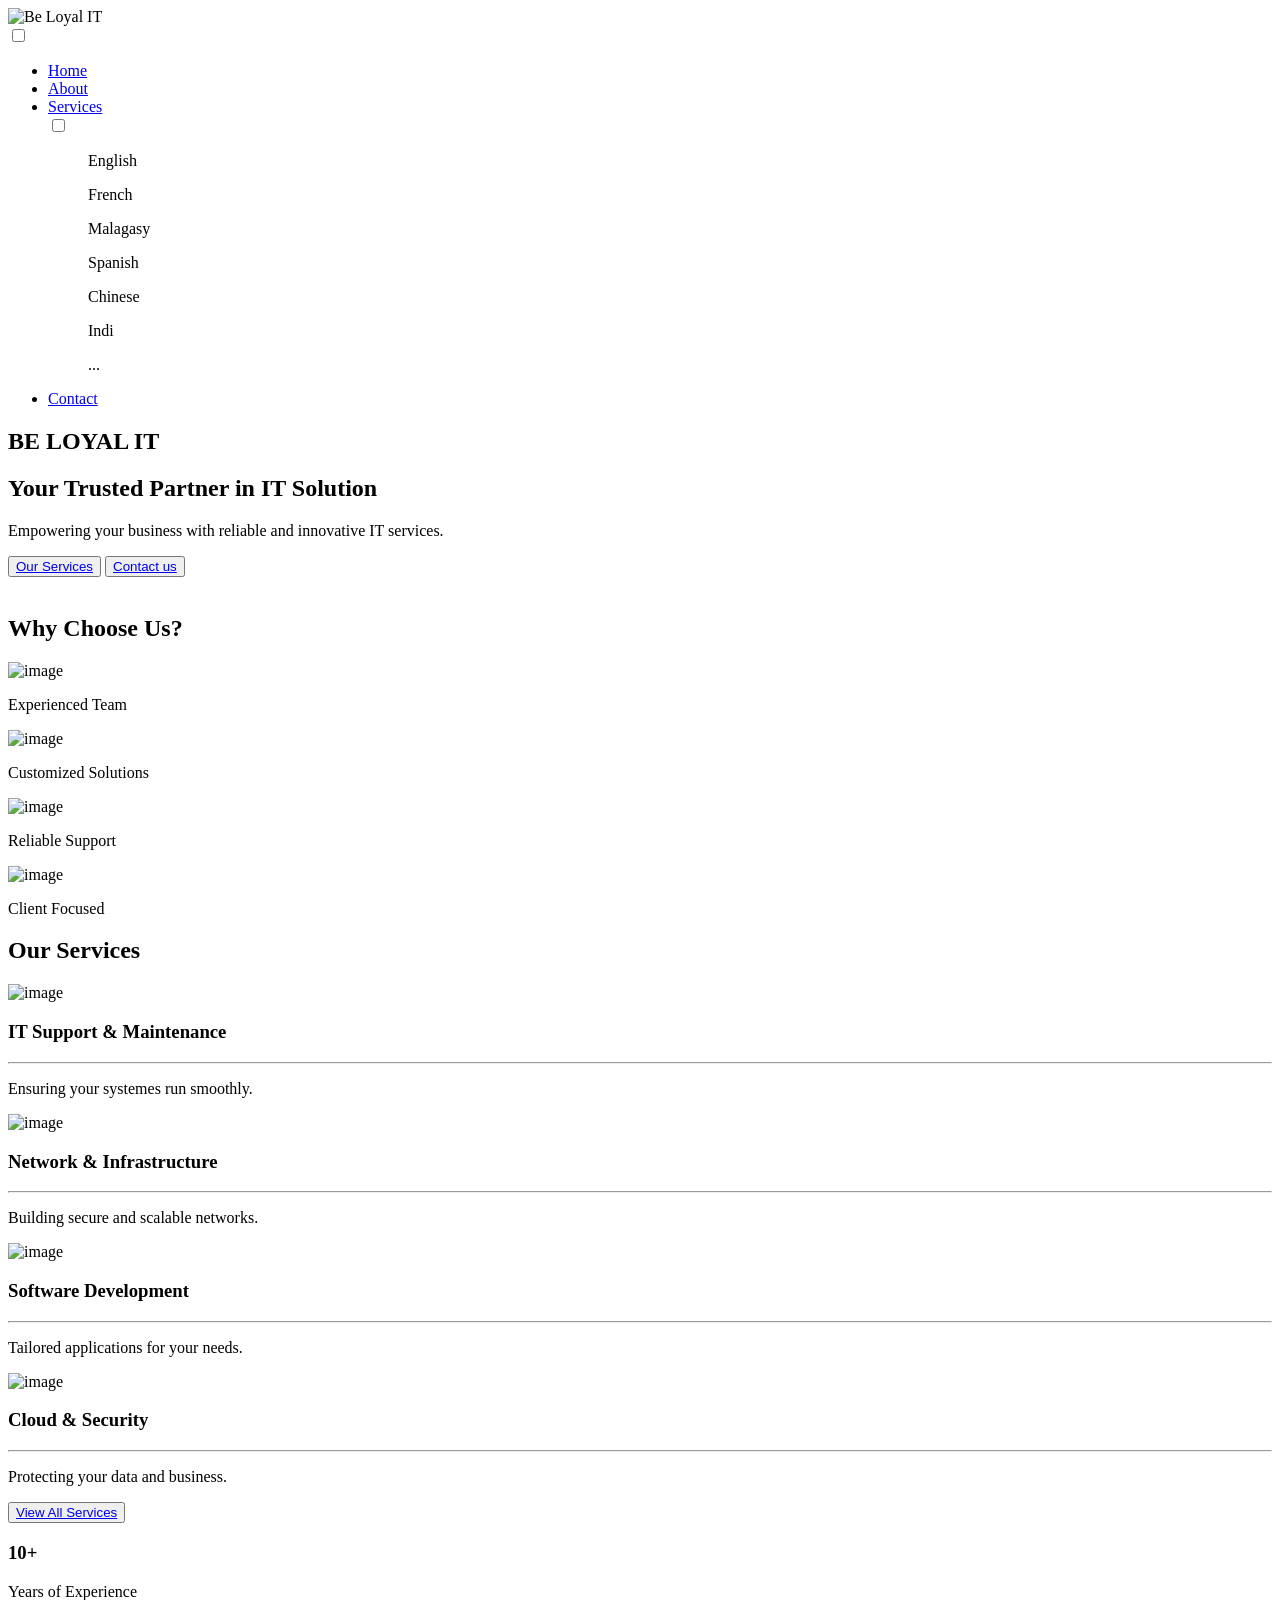
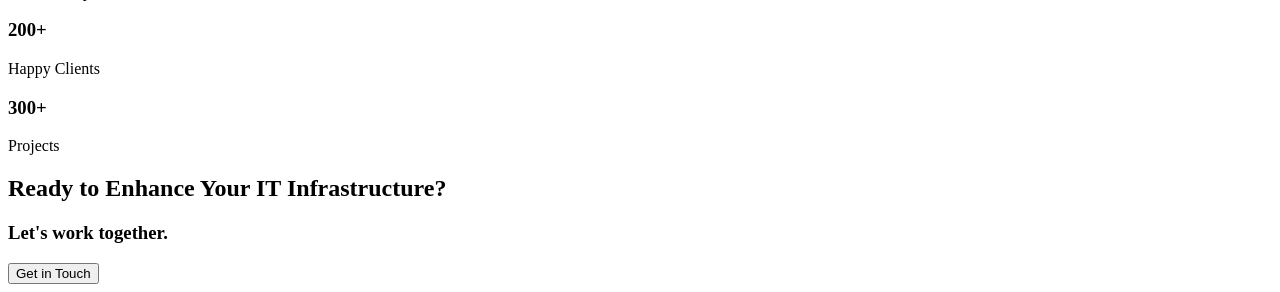
==== index.html @ 97e8d056 "Fixed : Text changed" ====
<!DOCTYPE html>
<html lang="en">

<head>
    <meta charset="UTF-8">
    <meta name="viewport" content="width=device-width, initial-scale=1.0">
    <title>Document</title>
    <link rel="stylesheet" href="assets/css/style-index.css">
</head>

<body>
    <header class="nav-bar">
        <div class="nav-container">
            <div class="logo-img">
                <img src="assets/Images/1459323470.png" alt="Be Loyal IT">
            </div>

            <input type="checkbox" id="toggle">

            <label for="toggle" class="menu-icon">
                <span></span>
                <span></span>
                <span></span>
            </label>

            <nav class="menu-nav">
                <ul class="link">
                    <li><a href="index.html" class="nav-text" id="big">Home</a></li>
                    <li><a href="about.html" class="nav-text">About</a></li>
                    <li><a href="services.html" class="nav-text">Services</a></li>
                    <div class="icon-lg">
                        <input type="checkbox" id="toggle-lg">
                        <label for="toggle-lg">
                            <img src="assets/Images/icon-lang.png" alt="">
                        </label>
                        <ul class="languages">
                            <p>English</p>
                            <p>French</p>
                            <p>Malagasy</p>
                            <p>Spanish</p>
                            <p>Chinese</p>
                            <p>Indi</p>
                            <p>...</p>
                        </ul>
                    </div>
                    <li><a href="contact.html" class="nav-btn">Contact</a></li>
                </ul>
            </nav>

        </div>
    </header>

    <main>
        <section class="sec1">
            <div class="first-part">
                <div class="introduction">
                    <h2>BE LOYAL IT</h2>
                    <h1>Your Trusted Partner in IT Solution</h1>
                        <p>Empowering your business with reliable and innovative IT services.</p>
                        <div class="btn-container">
                            <button><a href="services.html">Our Services</a></button>
                            <button><a href="contact.html">Contact us</a></button>
                        </div>
                </div>
                <div class="hero-img">
                    <img src="assets/Images/homme (2).png" alt="">
                </div>
            </div>
        </section>
        <section>
            <h2 class="tittle">Why Choose Us?</h2>
            <div class="choice">
                <div>
                    <img src="assets/Images/1.png" alt="image">
                    <p>Experienced Team</p>
                </div>
                <div>
                    <img src="assets/Images/2.png" alt="image">
                    <p>Customized Solutions</p>
                </div>
                <div>
                    <img src="assets/Images/3.png" alt="image">
                    <p>Reliable Support</p>
                </div>
                <div>
                    <img src="assets/Images/4.png" alt="image">
                    <p>Client Focused</p>
                </div>
            </div>
        </section>
        <section class="services-container">
            <h2 class="tittle">Our Services</h2>
            <div class="services">
                <div class="services-section">
                    <img src="assets/Images/5.png" alt="image">
                    <h3>IT Support & Maintenance</h3>
                    <hr>
                    <p>Ensuring your systemes run smoothly.</p>
                </div>
                <div class="services-section">
                    <img src="assets/Images/6.png" alt="image">
                    <h3>Network & Infrastructure</h3>
                    <hr>
                    <p>Building secure and scalable networks.</p>
                </div>
                <div class="services-section">
                    <img src="assets/Images/7.png" alt="image">
                    <h3>Software Development</h3>
                    <hr>
                    <p>Tailored applications for your needs.</p>
                </div>
                <div class="services-section">
                    <img src="assets/Images/8.png" alt="image">
                    <h3>Cloud & Security</h3>
                    <hr>
                    <p>Protecting your data and business.</p>
                </div>
            </div>
            <button><a href="services.html" class="service2-btn">View All Services</a></button>
        </section>
        <section class="stats">
            <div>
                <h3>10+</h3>
                <p>Years of Experience</p>
            </div>
            <div>
                <h3>200+</h3>
                <p>Happy Clients</p>
            </div>
            <div>
                <h3>300+</h3>
                <p>Projects</p>
            </div>
        </section>

        <section class="cta">
            <h2>Ready to Enhance Your IT Infrastructure?</h2>
            <h3>Let's work together.</h3>
            <button>Get in Touch</button>
        </section>

    </main>
</body>

</html>
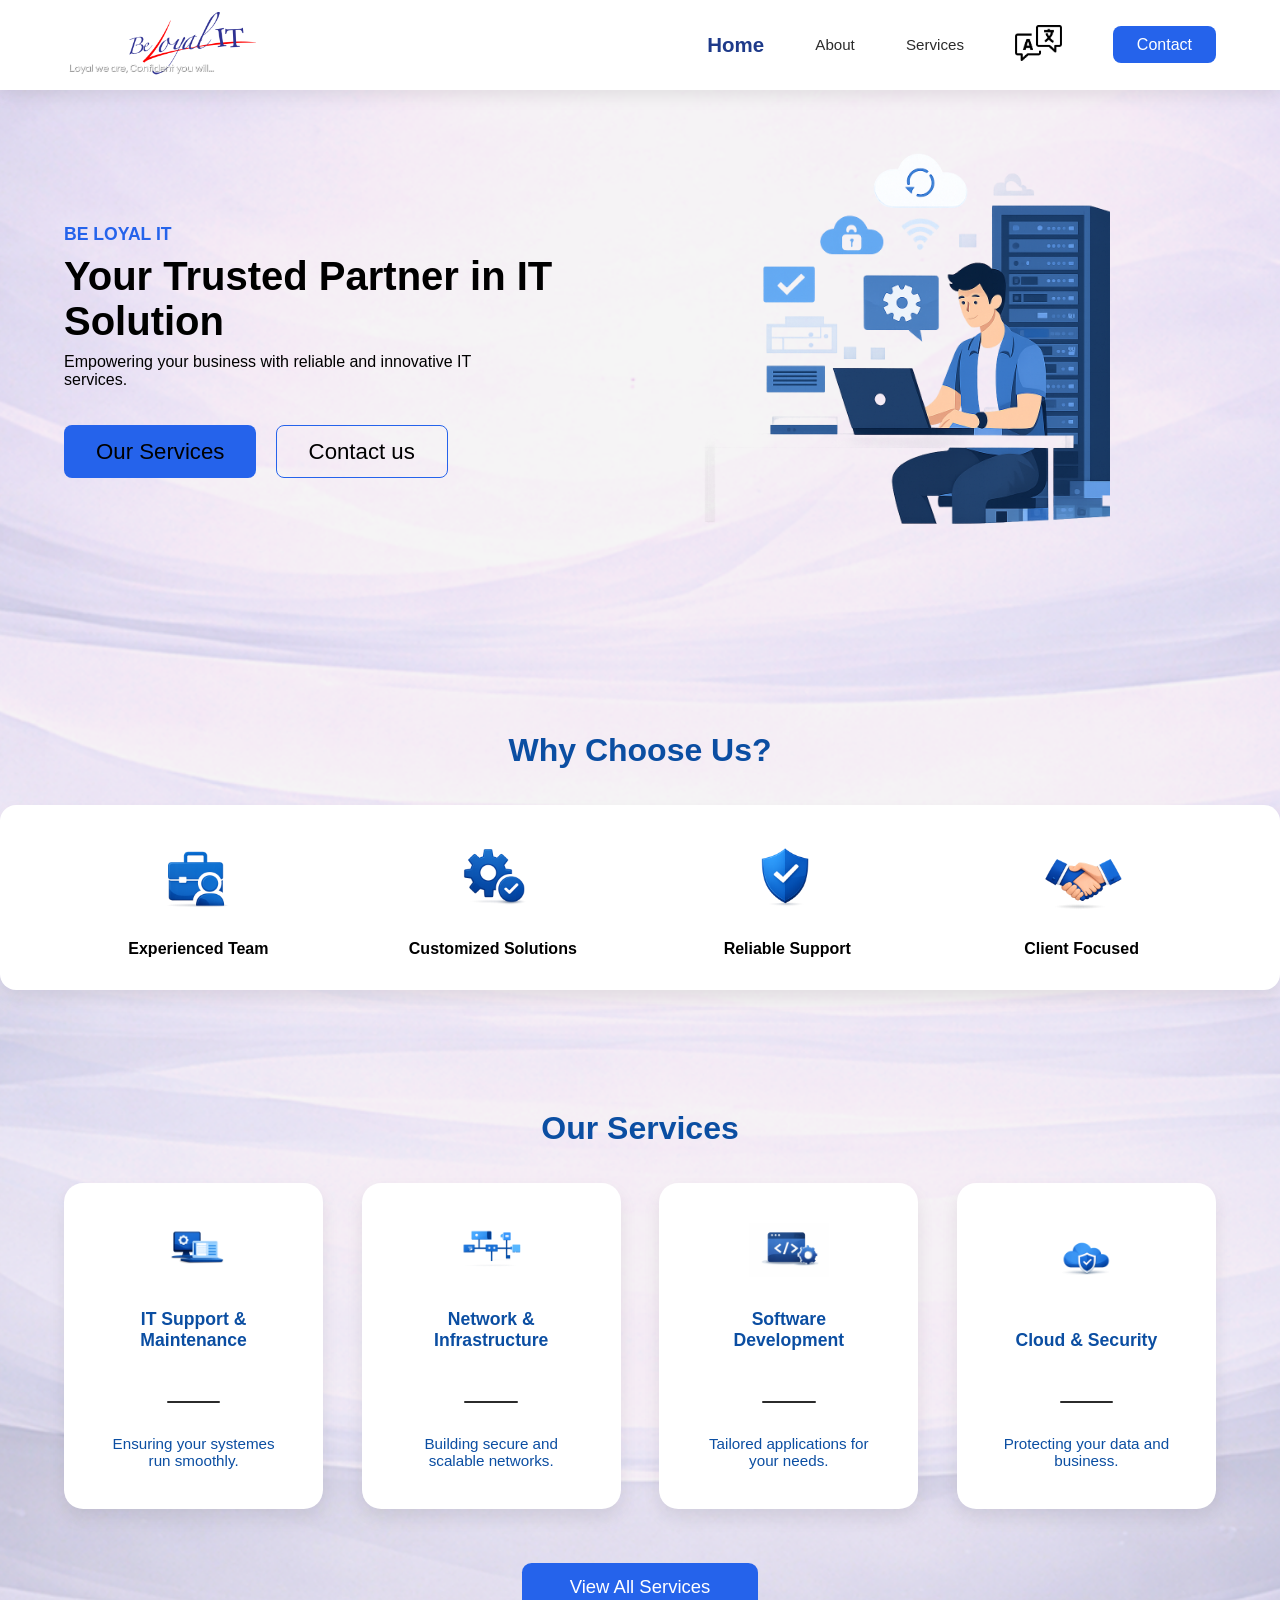
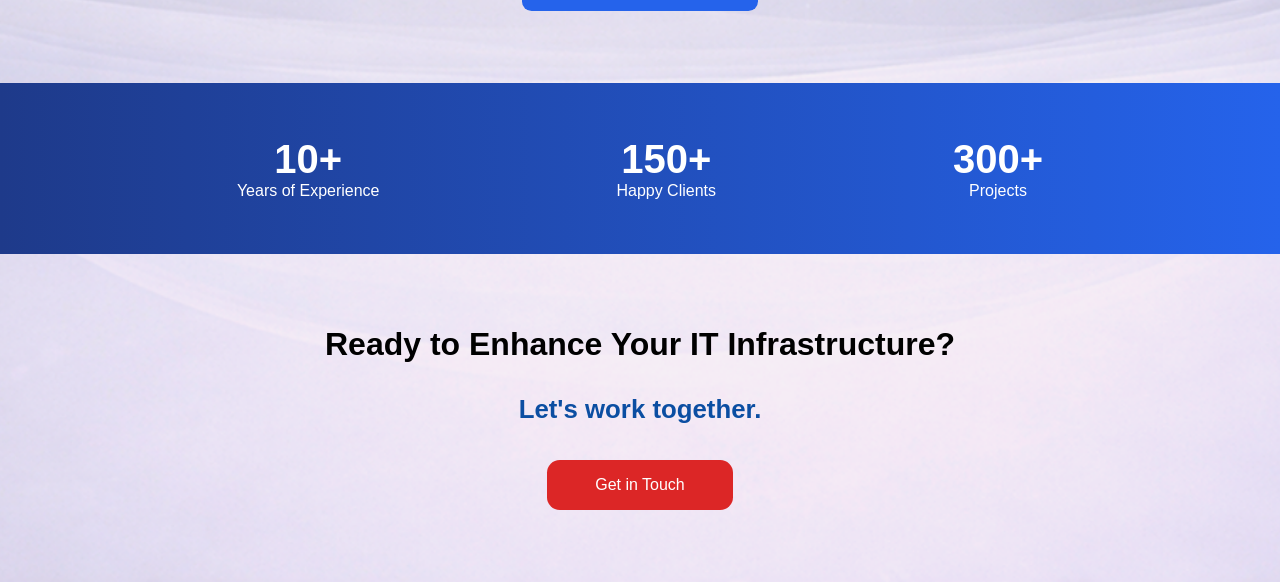
==== commit 7239e170: "Feat : index.html added" ====
--- a/index.html
+++ b/index.html
@@ -124,7 +124,7 @@
                 <p>Years of Experience</p>
             </div>
             <div>
-                <h3>200+</h3>
+                <h3>150+</h3>
                 <p>Happy Clients</p>
             </div>
             <div>
--- a/assets/css/style-index.css
+++ b/assets/css/style-index.css
@@ -0,0 +1,539 @@
+* {
+  padding: 0;
+  margin: 0;
+  box-sizing: border-box;
+}
+
+html {
+  font-family: Verdana, Geneva, Tahoma, sans-serif;
+  background-image: url(../Images/background.png);
+  background-size: cover;
+  background-position: center;
+  background-repeat: no-repeat;
+  width: 100%;
+  height: auto;
+}
+
+
+:root {
+  --blue-main: #0b4ea2;
+  --blue-light: #1f6fd1;
+  --gray-dark: #2b2b2b;
+  --white: #ffffff;
+  --red: red;
+}
+
+
+.nav-bar {
+  width: 100%;
+  background-color: var(--white);
+  box-shadow: 0 0.4rem 1rem rgba(0, 0, 0, 0.08);
+  position: sticky;
+  top: 0;
+  z-index: 20;
+}
+
+.nav-container {
+  max-width: 90vw;
+  margin-inline: auto;
+  min-height: 10vh;
+  display: flex;
+  align-items: center;
+  justify-content: space-between;
+}
+
+
+.logo-img img {
+  height: 7vh;
+}
+
+.icon-lg img {
+  height: 3vh;
+}
+
+.menu-nav .link {
+  list-style: none;
+  display: flex;
+  gap: 4vw;
+  align-items: center;
+}
+
+#big {
+  font-size: 2.3ch;
+  color: #1e3a8a;
+  font-weight: bold;
+}
+
+
+.menu-nav .nav-text {
+  text-decoration: none;
+  font-size: 1rem;
+  color: var(--gray-dark);
+  font-weight: 500;
+  font-size: 1.7ch;
+}
+
+.menu-nav .nav-text:hover {
+  color: var(--red);
+}
+
+
+.nav-btn {
+  background-color: var(--blue-main);
+  color: var(--white);
+  padding: 0.6rem 1.6rem;
+  border-radius: 7px;
+  font-weight: 600;
+  text-decoration: none;
+  font-size: 1rem;
+  font-weight: 500;
+}
+
+
+#toggle {
+  display: none;
+}
+
+
+.menu-icon {
+  display: none;
+  flex-direction: column;
+  gap: 0.6vh;
+  cursor: pointer;
+}
+
+.menu-icon span {
+  width: 6vw;
+  max-width: 2.2rem;
+  height: 0.3rem;
+  background-color: var(--blue-main);
+  border-radius: 1rem;
+}
+
+
+.icon-lg {
+  position: relative;
+  display: flex;
+  align-items: center;
+}
+
+
+#toggle-lg {
+  display: none;
+}
+
+
+.icon-lg label {
+  cursor: pointer;
+}
+
+.icon-lg img {
+  height: 2.2rem;
+  width: auto;
+  transition: transform 0.3s ease;
+}
+
+.icon-lg label:hover img {
+  transform: scale(1.1);
+}
+
+
+.languages {
+  position: absolute;
+  top: 130%;
+  right: 0;
+  background-color: #ffffff;
+  min-width: 12ch;
+  border-radius: 0.8rem;
+  box-shadow: 0 0.6rem 1.4rem rgba(0, 0, 0, 0.12);
+  display: flex;
+  flex-direction: column;
+  gap: 1vh;
+  padding: 1rem;
+  opacity: 0;
+  pointer-events: none;
+  transform: translateY(-1vh);
+  transition: opacity 0.3s ease, transform 0.3s ease;
+  z-index: 30;
+}
+
+
+.languages p {
+  margin: 0;
+  font-size: 0.9rem;
+  color: #2b2b2b;
+  cursor: pointer;
+  transition: color 0.2s ease;
+}
+
+.languages p:hover {
+  color: #0b4ea2;
+}
+
+
+#toggle-lg:checked~.languages {
+  opacity: 1;
+  pointer-events: auto;
+  transform: translateY(0);
+}
+
+
+
+
+@media (max-width: 48rem) {
+
+  .menu-icon {
+    display: flex;
+  }
+
+  .menu-nav {
+    position: fixed;
+    top: 0;
+    left: -100%;
+    width: 70vw;
+    height: 100vh;
+    background-color: var(--white);
+    box-shadow: 0.6rem 0 1.5rem rgba(0, 0, 0, 0.15);
+    padding-top: 12vh;
+    transition: left 0.4s ease;
+  }
+
+  #toggle:checked~.menu-nav {
+    left: 0;
+  }
+
+  .menu-nav .link {
+    flex-direction: column;
+    padding: 5vw;
+    gap: 4vh;
+  }
+
+  .menu-nav a {
+    font-size: 1.2rem;
+  }
+}
+
+
+.nav-btn {
+  background: #2563eb;
+  color: white;
+  padding: 0.6rem 1.5rem;
+  border-radius: 0.5rem;
+  text-decoration: none;
+}
+
+
+.services {
+  width: 100%;
+  display: grid;
+  grid-template-columns: repeat(auto-fit, minmax(18rem, 1fr));
+  gap: 4vh;
+}
+
+
+.services-section {
+  border-radius: 1.2rem;
+  padding: 3vh 2vw;
+  display: flex;
+  flex-direction: column;
+  align-items: center;
+  gap: 1.6vh;
+  text-align: center;
+  box-shadow: 0 1vh 2vh rgba(0, 0, 0, 0.08);
+  transition: transform 0.3s ease, box-shadow 0.3s ease;
+}
+
+.services-section:hover {
+  transform: translateY(-8px);
+  box-shadow: 0 1.8rem 4rem rgba(11, 78, 162, 0.18);
+}
+
+
+.services-section img {
+  width: 4rem;
+  height: auto;
+}
+
+
+.services-section p,
+h3 {
+  color: var(--blue-main);
+}
+
+
+.services-section hr {
+  width: 30%;
+  height: 0.1rem;
+  border: none;
+  background-color: var(--gray-dark);
+  border-radius: 1rem;
+}
+
+.sec1 {
+  padding-top: 5rem 2rem;
+}
+
+.first-part {
+  width: 90%;
+  margin: auto;
+  display: grid;
+  grid-template-columns: 1fr 1fr;
+  align-items: center;
+}
+
+.introduction h2 {
+  color: #2563eb;
+  font-size: 1.1rem;
+}
+
+.introduction h1 {
+  font-size: 2.5rem;
+  margin: 1vh 0;
+}
+
+.introduction p {
+  font-size: 1rem;
+  width: 80%;
+}
+
+.btn-container {
+  margin-top: 4vh;
+  display: flex;
+  gap: 1.5vw;
+}
+
+.btn-container button {
+  padding: 0.8rem 2rem;
+  border-radius: 0.5rem;
+  border: none;
+  cursor: pointer;
+}
+
+.btn-container button:first-child {
+  background: #2563eb;
+}
+
+.btn-container button:last-child {
+  background: transparent;
+  border: 0.1rem solid #2563eb;
+}
+
+.btn-container a {
+  text-decoration: none;
+  color: inherit;
+}
+
+.hero-img img {
+  width: 100%;
+  margin: 3rem;
+  max-width: 33vw;
+}
+
+
+.btn-container button a {
+  font-size: 3ch;
+}
+
+
+
+.tittle {
+  padding-top: 3rem;
+  text-align: center;
+  font-size: 2rem;
+  margin: 8vh 0 4vh;
+  color: var(--blue-main);
+}
+
+.choice {
+  width: 100%;
+  max-width: 80rem;
+  margin: auto;
+  padding: 0 5vw;
+  display: grid;
+  grid-template-columns: repeat(auto-fit, minmax(14rem, 1fr));
+  gap: 2vw;
+  background: white;
+  border-radius: 1rem;
+  box-shadow: 0 1vh 2vh rgba(0, 0, 0, 0.08);
+  transition: transform 0.3s ease, box-shadow 0.3s ease;
+}
+
+.choice:hover {
+  transform: translateY(-8px);
+  box-shadow: 0 1.8rem 4rem rgba(11, 78, 162, 0.18);
+}
+
+.choice div {
+  padding: 2rem;
+  text-align: center;
+}
+
+.choice img {
+  width: 100%;
+  max-width: 8rem;
+  margin: auto;
+}
+
+.choice p {
+  margin-top: 1.5vh;
+  font-weight: 600;
+}
+
+
+
+.services-container {
+  width: 100%;
+  margin: 8vh 0;
+}
+
+.services {
+  width: 100%;
+  max-width: 90rem;
+  margin: auto;
+  padding: 0 5vw;
+  display: grid;
+  grid-template-columns: repeat(auto-fit, minmax(16rem, 1fr));
+  gap: 3vw;
+}
+
+.services-section {
+  background: white;
+  padding: 2.5rem;
+  border-radius: 1.2rem;
+  text-align: center;
+}
+
+
+.services-section img {
+  width: 100%;
+  max-width: 5rem;
+  margin: auto;
+}
+
+
+
+.services-section h3 {
+  margin: 2vh 0;
+  font-size: 1.1rem;
+}
+
+.services-section hr {
+  width: 30%;
+  margin: 2vh auto;
+}
+
+.services-section p {
+  font-size: 0.95rem;
+}
+
+.services-container button {
+  display: block;
+  margin: 6vh auto 0;
+  padding: 0.8rem 3rem;
+  background: #2563eb;
+  border: none;
+  border-radius: 0.6rem;
+}
+
+.service2-btn {
+  color: white;
+  text-decoration: none;
+  font-size: 2.5ch;
+}
+
+
+
+
+.stats {
+  width: 100%;
+  background: linear-gradient(90deg, #1e3a8a, #2563eb);
+  color: white;
+  padding: 6vh 0;
+  display: flex;
+  justify-content: space-evenly;
+  text-align: center;
+}
+
+.stats h3,
+.stats p {
+  font-size: 2.5rem;
+  color: var(--white);
+}
+
+.stats p {
+  font-size: 1rem;
+}
+
+
+
+.cta {
+  text-align: center;
+  padding: 8vh 10%;
+}
+
+.cta h2 {
+  font-size: 2rem;
+}
+
+.cta button {
+  margin-top: 4vh;
+  padding: 1rem 3rem;
+  background: #dc2626;
+  color: white;
+  border: none;
+  border-radius: 0.8rem;
+  font-size: 1rem;
+}
+
+.cta h3 {
+  margin-top: 2rem;
+  font-size: 2.9ch;
+}
+
+
+
+@media (max-width: 48rem) {
+  .introduction p {
+    display: flex;
+    justify-content: center;
+    align-items: center;
+    margin: 2rem;
+  }
+
+
+
+  .sec1 {
+    padding-top: 2rem;
+  }
+
+  .first-part {
+    grid-template-columns: 1fr;
+    text-align: center;
+  }
+
+  .hero-img {
+    display: flex;
+    justify-content: center;
+    align-items: center;
+    margin-top: 3rem;
+    margin-bottom: 0rem;
+  }
+
+  .btn-container {
+    flex-direction: column;
+    align-items: center;
+  }
+
+
+  .choice {
+    grid-template-columns: repeat(2, 1fr);
+    gap: 4vw;
+    padding: 0;
+  }
+
+  .services {
+    grid-template-columns: 1fr;
+    gap: 5vw;
+  }
+
+}
